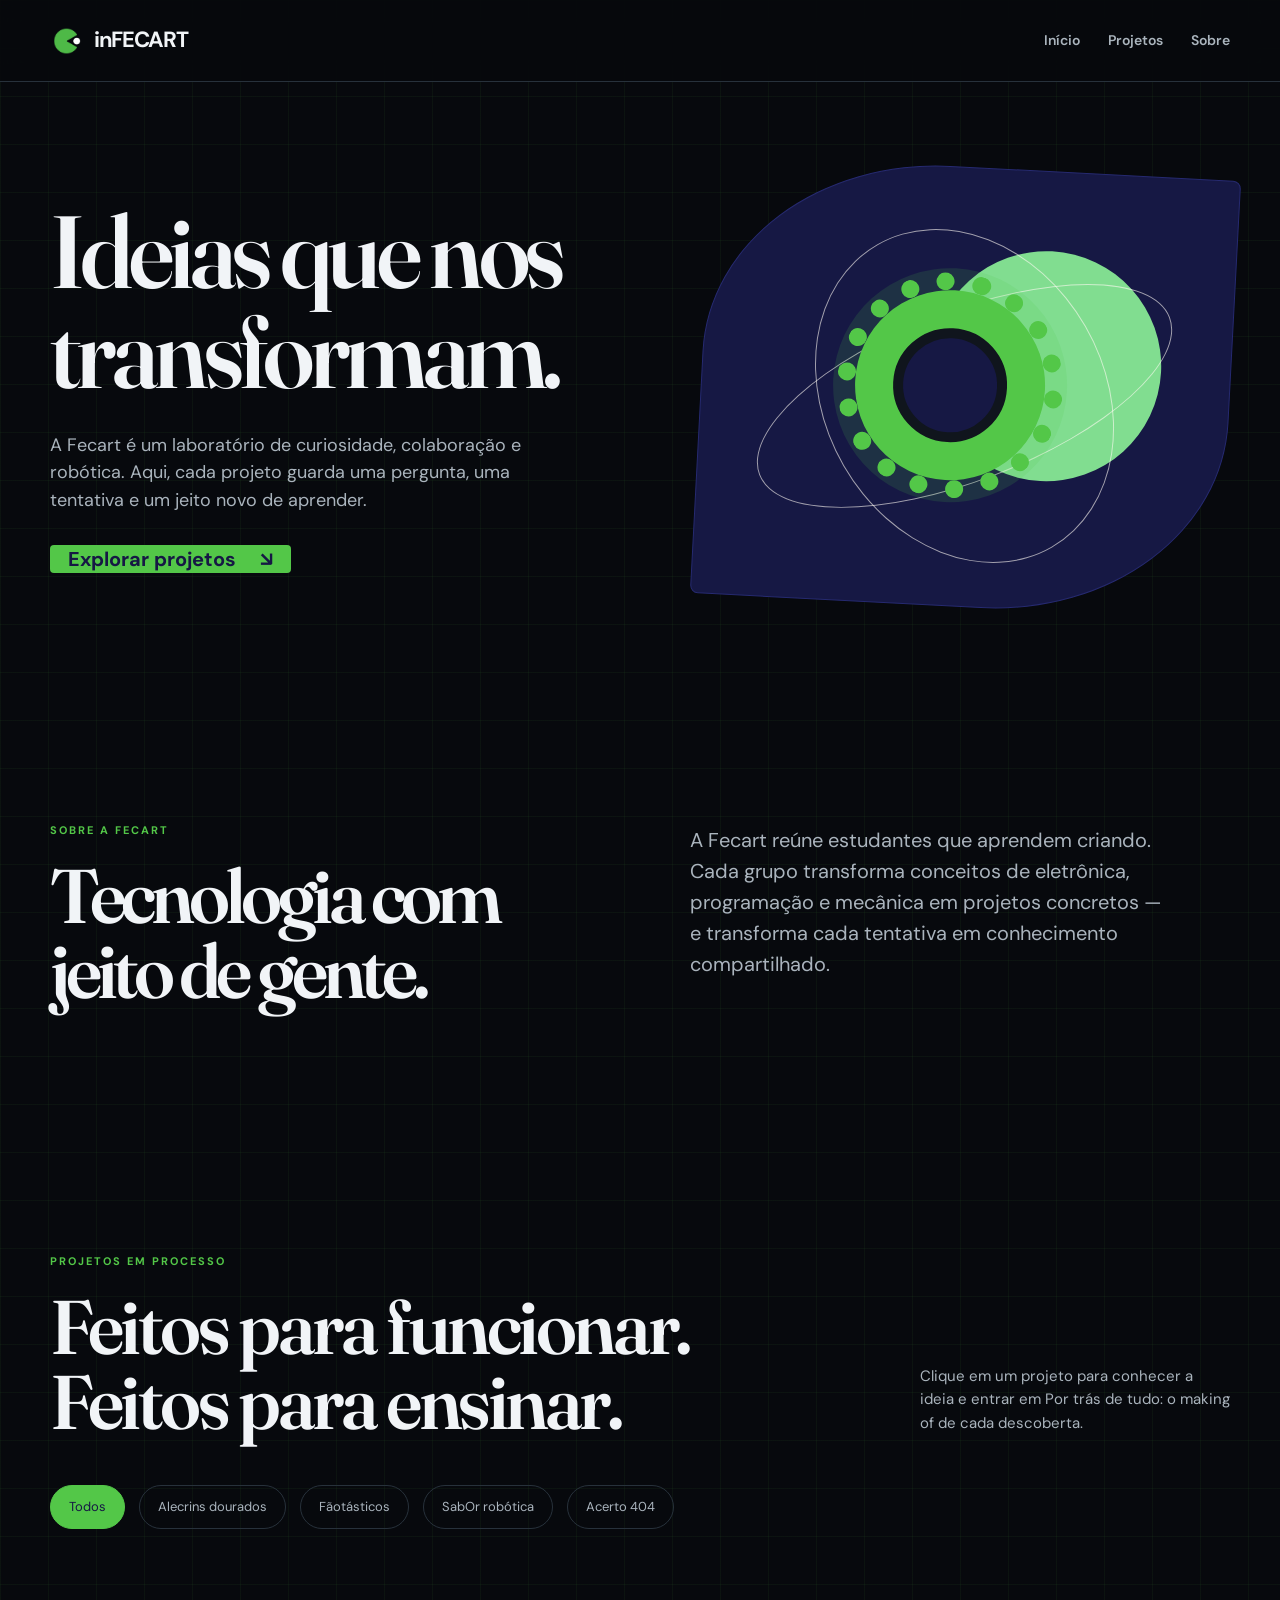
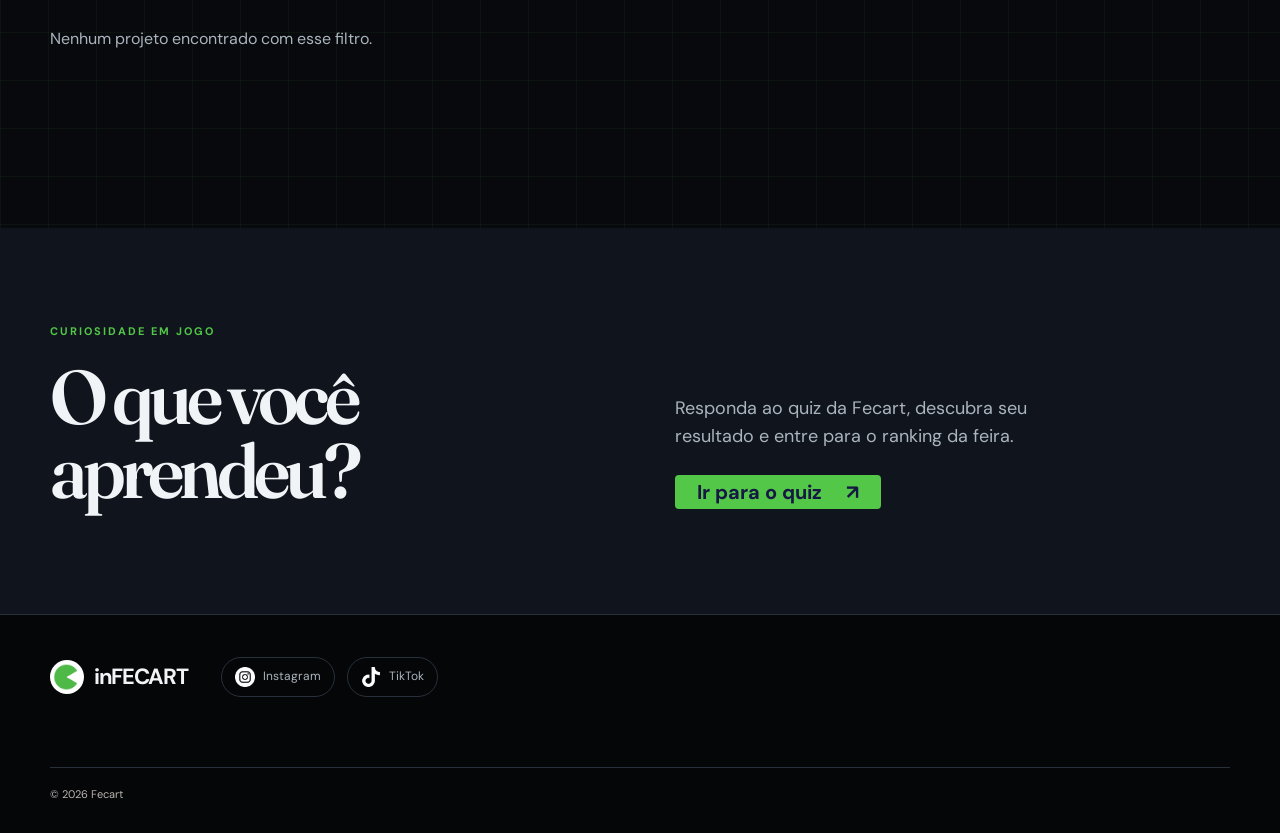
==== index.html @ 24f44e63 "feat: update brand wordmark to inFECART" ====
<!doctype html>
<html lang="pt-BR">
<head>
  <meta charset="utf-8">
  <meta name="viewport" content="width=device-width, initial-scale=1">
  <meta name="theme-color" content="#f4efe6">
  <meta name="description" content="Conheça os projetos, grupos e caminhos de criação da Fecart.">
  <title>Fecart — laboratório vivo de robótica</title>
  <link rel="icon" type="image/png" href="assets/fecart-informatica-icon.png">
  <link rel="preconnect" href="https://fonts.googleapis.com">
  <link rel="preconnect" href="https://fonts.gstatic.com" crossorigin>
  <link href="https://fonts.googleapis.com/css2?family=DM+Sans:wght@400;500;600;700&family=Fraunces:opsz,wght@9..144,600;9..144,700&display=swap" media="print" onload="this.media='all'" rel="stylesheet">
  <link rel="stylesheet" href="css/style.css"><link rel="stylesheet" href="css/editorial-enhancements.css">
  <link rel="stylesheet" href="css/overrides.css">
  <link rel="stylesheet" href="css/social-pins.css">
  <link rel="stylesheet" href="css/home-quiz.css">
  <link rel="stylesheet" href="css/project-group-link.css">
  <link rel="stylesheet" href="css/operator-delete.css">
  <link rel="stylesheet" href="css/mobile-safety.css">

  <link rel="canonical" href="https://carlos2511760-blip.github.io/Site-da-Fecart-2026/">
  <meta name="robots" content="index, follow, max-image-preview:large">
  <meta property="og:locale" content="pt_BR">
  <meta property="og:site_name" content="Fecart">
  <meta property="og:title" content="Fecart — laboratório vivo de robótica">
  <meta property="og:description" content="Conheça os projetos, grupos e caminhos de criação da Fecart.">
  <meta property="og:type" content="website">
  <meta property="og:url" content="https://carlos2511760-blip.github.io/Site-da-Fecart-2026/">
  <meta property="og:image" content="https://carlos2511760-blip.github.io/Site-da-Fecart-2026/assets/demo-robot-project.jpg">
  <meta property="og:image:alt" content="Projeto de robótica da Fecart">
  <meta name="twitter:card" content="summary_large_image">
  <meta name="twitter:title" content="Fecart — laboratório vivo de robótica">
  <meta name="twitter:description" content="Conheça os projetos, grupos e caminhos de criação da Fecart.">
  <meta name="twitter:image" content="https://carlos2511760-blip.github.io/Site-da-Fecart-2026/assets/demo-robot-project.jpg">
  <script type="application/ld+json">{"@context":"https://schema.org","@type":"WebSite","name":"Fecart","url":"https://carlos2511760-blip.github.io/Site-da-Fecart-2026/","description":"Conheça os projetos, grupos e caminhos de criação da Fecart.","inLanguage":"pt-BR"}</script>
  <noscript><link rel="stylesheet" href="https://fonts.googleapis.com/css2?family=DM+Sans:wght@400;500;600;700&family=Fraunces:opsz,wght@9..144,600;9..144,700&display=swap"></noscript>
  <link rel="stylesheet" href="css/identity-blue-green.css">
</head>
<body>
  <div class="site-shell">
    <header class="site-header" id="topo">
      <a class="brand" href="#inicio"><img class="brand-logo" src="assets/fecart-informatica-icon.png" alt="Fecart Informática"><span>inFECART</span></a>
      <button class="menu-toggle" id="menu-toggle" type="button" aria-expanded="false" aria-controls="site-nav">Menu <span>+</span></button>
      <nav class="site-nav" id="site-nav" aria-label="Navegação principal">
        <a href="#inicio" data-edit="copy.navHome">Início</a><a href="#projetos" data-edit="copy.navProjects">Projetos</a><a href="#sobre" data-edit="copy.navAbout">Sobre</a>
      </nav>
    </header>

    <main id="inicio">
      <section class="hero section-pad" aria-labelledby="hero-title">
        <div class="hero-copy">
          <h1 id="hero-title" data-edit="hero.title">Ideias que nos <em>transformam.</em></h1>
          <p class="hero-lead" data-edit="hero.subtitle">A Fecart é um laboratório de curiosidade, colaboração e robótica. Aqui, cada projeto guarda uma pergunta, uma tentativa e um jeito novo de aprender.</p>
          <div class="hero-actions"><a class="button button-primary" href="#projetos"><span data-edit="copy.heroAction">Explorar projetos</span> <span>↘</span></a></div>
        </div>
        <div class="hero-art" role="img" aria-label="Ilustração abstrata de uma engrenagem e circuito">
          <div class="sun-disc"></div><div class="orbit orbit-one"></div><div class="orbit orbit-two"></div>
          <div class="gear" aria-hidden="true"><span></span><span></span><span></span><span></span><span></span><span></span><span></span><span></span><i></i></div>
        </div>
      </section>

      <section class="about-section section-pad" id="sobre" aria-labelledby="about-title"><div><p class="section-kicker" data-edit="copy.aboutKicker">sobre a fecart</p><h2 id="about-title" data-edit="copy.aboutTitle">Tecnologia com<br><em>jeito de gente.</em></h2></div><div class="about-text"><p data-edit="about.description">A Fecart reúne estudantes que aprendem criando. Cada grupo transforma conceitos de eletrônica, programação e mecânica em projetos concretos — e transforma cada tentativa em conhecimento compartilhado.</p></div></section>

      <section class="projects-section section-pad" id="projetos" aria-labelledby="projects-title">
        <div class="section-heading"><div><p class="section-kicker" data-edit="copy.projectsKicker">projetos em processo</p><h2 id="projects-title" data-edit="copy.projectsTitle">Feitos para <em>funcionar.</em><br>Feitos para <em>ensinar.</em></h2></div><p class="section-note" data-edit="copy.projectsNote">Clique em um projeto para conhecer a ideia e entrar em <strong>Por trás de tudo</strong>: o making of de cada descoberta.</p></div>
        <div class="filter-bar" id="filter-bar" aria-label="Filtrar projetos"></div>
        <div class="projects-grid" id="projects-grid" aria-live="polite"></div>
        <p class="empty-state" id="empty-state" hidden data-edit="copy.emptyProjects">Nenhum projeto encontrado com esse filtro.</p>
      </section>

      <section class="quiz-cta section-pad" aria-labelledby="quiz-cta-title"><div><p class="section-kicker" data-edit="copy.quizKicker">curiosidade em jogo</p><h2 id="quiz-cta-title" data-edit="copy.quizTitle">O que você<br><em>aprendeu?</em></h2></div><div class="quiz-cta-copy"><p data-edit="copy.quizDescription">Responda ao quiz da Fecart, descubra seu resultado e entre para o ranking da feira.</p><a class="button button-primary quiz-button" href="quiz.html"><span data-edit="copy.quizButton">Ir para o quiz</span> <span>↗</span></a></div></section>
    </main>

    <footer class="site-footer section-pad"><div class="footer-top"><a class="brand brand-light" href="#topo"><img class="brand-logo" src="assets/fecart-informatica-icon.png" alt="Fecart Informática"><span>inFECART</span></a><div class="social-pins" aria-label="Páginas da Fecart"><a class="social-pin" href="https://www.instagram.com/infecaart/" target="_blank" rel="noopener noreferrer" aria-label="Instagram da Fecart"><img class="social-icon social-icon-instagram" src="assets/instagram.png" alt=""><span data-edit="copy.footerInstagram">Instagram</span></a><a class="social-pin" href="https://www.tiktok.com/@infecaart" target="_blank" rel="noopener noreferrer" aria-label="TikTok da Fecart"><img class="social-icon social-icon-tiktok" src="assets/tiktok.png" alt=""><span data-edit="copy.footerTiktok">TikTok</span></a></div></div><div class="footer-bottom"><span data-edit="copy.footerCopyright">© 2026 Fecart</span></div></footer>
  </div>

  <div class="modal-backdrop" id="project-modal" hidden><article class="project-modal" role="dialog" aria-modal="true" aria-labelledby="modal-title"><button class="modal-close" id="modal-close" type="button" aria-label="Fechar projeto">×</button><div id="modal-content"></div></article></div>
  <aside class="editor-panel" id="editor-panel" hidden aria-labelledby="editor-title"><div class="editor-header"><div><p class="section-kicker">modo de manutenção</p><h2 id="editor-title">Área reservada</h2></div><button class="modal-close" id="editor-close" type="button" aria-label="Fechar área de manutenção">×</button></div><p class="editor-explain">Código de manutenção ativo. Adicione ou edite projetos e salve no banco. O painel só abre com Ctrl + Shift + \\.</p><div id="editor-fields"></div><div class="editor-actions"><button class="button button-primary" id="editor-save-db" type="button">Salvar no banco</button><button class="button button-ghost" id="editor-export" type="button">Exportar JSON</button><button class="button button-ghost" id="editor-reset" type="button">Restaurar</button></div><p class="editor-status" id="editor-status" role="status"></p></aside>
  <div class="toast" id="toast" role="status" aria-live="polite"></div>
  <script src="js/supabase-config.js"></script>
  <script src="js/app.js" defer></script>
</body>
</html>
---- css/style.css ----
:root{--paper:#f4efe6;--paper-2:#ebe2d3;--ink:#25231f;--muted:#69645c;--line:#d8cdbd;--tomato:#a83f2d;--tomato-dark:#8f3528;--leaf:#496453;--sun:#e8b63f;--night:#282d2b;--white:#fffaf3;--serif:"Fraunces",Georgia,serif;--sans:"DM Sans",Arial,sans-serif;--max:1180px;--shadow:0 20px 60px rgba(61,45,30,.1)}
*{box-sizing:border-box}html{scroll-behavior:smooth}body{margin:0;background:var(--paper);color:var(--ink);font-family:var(--sans);line-height:1.55}body.editor-open{overflow:hidden}a{color:inherit}button{font:inherit}button,a{outline-offset:4px}button:focus-visible,a:focus-visible{outline:3px solid var(--sun);outline-offset:4px}.section-pad{padding-left:max(24px,calc((100vw - var(--max))/2));padding-right:max(24px,calc((100vw - var(--max))/2))}.site-header{height:82px;display:flex;align-items:center;gap:28px;padding:0 max(24px,calc((100vw - var(--max))/2));border-bottom:1px solid transparent;position:sticky;top:0;z-index:20;background:rgba(244,239,230,.92);backdrop-filter:blur(14px)}.brand{display:inline-flex;align-items:center;gap:10px;font-size:22px;font-weight:700;letter-spacing:-.06em;text-decoration:none}.brand-mark{display:grid;place-items:center;width:34px;height:34px;border-radius:11px 11px 11px 3px;background:var(--tomato);color:white;font-weight:700;letter-spacing:0}.site-nav{display:flex;gap:28px;margin-left:auto}.site-nav a{text-decoration:none;font-size:14px;font-weight:600;color:var(--muted);transition:color .2s}.site-nav a:hover{color:var(--tomato)}kbd{font-size:10px;border:1px solid var(--line);border-bottom-width:2px;border-radius:4px;padding:1px 4px;margin-left:3px;background:var(--white);color:var(--ink)}.menu-toggle{display:none;border:0;background:none;color:var(--muted);cursor:pointer}.hero{min-height:620px;display:grid;grid-template-columns:1fr .9fr;align-items:center;gap:64px;padding-top:74px;padding-bottom:84px;overflow:hidden}.section-kicker{font-size:11px;font-weight:700;letter-spacing:.13em;text-transform:uppercase;color:var(--tomato);margin:0 0 20px}.hero h1,h2{font-family:var(--serif);font-weight:600;letter-spacing:-.065em;line-height:.98;margin:0}.hero h1{font-size:clamp(58px,8vw,106px);max-width:700px}.hero em,h2 em{font-style:normal;color:var(--tomato)}.hero-lead{max-width:510px;font-size:18px;color:var(--muted);margin:30px 0}.hero-actions{display:flex;align-items:center;gap:24px}.button{display:inline-flex;align-items:center;justify-content:center;gap:24px;padding:14px 18px;border:0;border-radius:4px;text-decoration:none;font-weight:700;font-size:14px;cursor:pointer;transition:transform .2s,background .2s}.button span{font-size:20px;line-height:0}.button:hover{transform:translateY(-2px)}.button-primary{background:var(--tomato);color:white}.button-primary:hover{background:var(--tomato-dark)}.button-dark{background:var(--night);color:var(--white)}.button-ghost{background:transparent;border:1px solid var(--line);color:var(--ink)}.hero-art{height:440px;position:relative;background:var(--leaf);border-radius:45% 8px 45% 8px;overflow:hidden;transform:rotate(3deg)}.sun-disc{position:absolute;width:230px;height:230px;right:13%;top:18%;background:var(--sun);border-radius:50%;mix-blend-mode:screen}.orbit{position:absolute;border:1px solid rgba(255,250,243,.6);border-radius:50%;width:440px;height:170px;left:50%;top:52%;transform:translate(-50%,-50%) rotate(-24deg)}.orbit-two{width:350px;height:280px;transform:translate(-50%,-50%) rotate(57deg)}.gear{position:absolute;left:29%;top:28%;width:190px;height:190px;border-radius:50%;background:var(--tomato);box-shadow:0 0 0 22px rgba(224,91,63,.12);animation:float 6s ease-in-out infinite}.gear:before{content:"";position:absolute;inset:-18px;border:18px dotted var(--tomato);border-radius:50%;transform:rotate(15deg)}.gear i{position:absolute;inset:38px;border-radius:50%;background:var(--leaf);border:10px solid var(--paper-2)}.projects-section{padding-top:120px;padding-bottom:120px}.section-heading{display:grid;grid-template-columns:1fr 310px;gap:60px;align-items:end;margin-bottom:46px}.section-heading.compact{margin-bottom:40px}.section-heading h2,.process-copy h2,.about-section h2{font-size:clamp(48px,6vw,76px)}.section-note{color:var(--muted);font-size:15px;margin:0 0 4px}.filter-bar{display:flex;flex-wrap:wrap;gap:9px;margin-bottom:28px}.filter-button{border:1px solid var(--line);background:transparent;border-radius:99px;padding:9px 15px;color:var(--muted);cursor:pointer;font-size:13px}.filter-button:hover,.filter-button.active{background:var(--ink);border-color:var(--ink);color:var(--white)}.projects-grid{display:grid;grid-template-columns:repeat(12,1fr);gap:22px}.project-card{text-align:left;font:inherit;width:100%;grid-column:span 4;background:var(--white);border:1px solid var(--line);min-height:310px;display:flex;flex-direction:column;cursor:pointer;transition:transform .25s,box-shadow .25s}.project-card:hover{transform:translateY(-6px);box-shadow:var(--shadow)}.project-image{width:100%;height:190px;object-fit:cover;background:var(--paper-2);display:block}.project-image.placeholder{display:grid;place-items:center;color:var(--muted);font-family:var(--serif);font-size:34px}.project-card-body{padding:19px 20px 21px;display:flex;flex-direction:column;flex:1}.project-meta{display:flex;justify-content:space-between;gap:10px;color:var(--tomato);font-size:11px;text-transform:uppercase;letter-spacing:.1em;font-weight:700}.project-card h3{font-family:var(--serif);font-size:26px;line-height:1.05;letter-spacing:-.04em;margin:15px 0 8px}.project-card p{font-size:13px;color:var(--muted);margin:0}.project-footer{display:flex;justify-content:space-between;align-items:end;margin-top:auto;padding-top:20px}.tag-list{display:flex;flex-wrap:wrap;gap:5px}.tag{background:var(--paper-2);padding:4px 7px;border-radius:2px;font-size:10px;color:var(--muted)}.project-arrow{font-size:22px;color:var(--tomato)}.empty-state{padding:40px 0;color:var(--muted)}.groups-grid{display:grid;grid-template-columns:repeat(4,1fr);gap:14px}.group-card{min-height:255px;padding:22px;background:var(--white);border:1px solid var(--line);position:relative;overflow:hidden}.group-card:after{content:"";position:absolute;width:100px;height:100px;border-radius:50%;right:-35px;bottom:-35px;background:var(--accent,var(--sun));opacity:.75}.group-index{font-size:11px;color:var(--muted)}.group-card h3{font-family:var(--serif);font-size:29px;letter-spacing:-.05em;line-height:1;margin:42px 0 12px;max-width:190px}.group-card p{font-size:13px;color:var(--muted);max-width:200px;margin:0}.group-count{position:absolute;left:22px;bottom:22px;font-size:11px;font-weight:700;color:var(--leaf)}.about-section{display:grid;grid-template-columns:1fr 1fr;gap:100px;padding-top:120px;padding-bottom:125px}.about-text{max-width:480px;align-self:end}.about-text p{font-size:20px;color:var(--muted);margin:0 0 28px}.site-footer{background:var(--night);color:var(--white);padding-top:42px;padding-bottom:30px}.footer-top{display:flex;align-items:center;gap:34px;padding-bottom:70px}.brand-light{color:var(--white)}.footer-top p{font-size:13px;color:rgba(255,250,243,.6);margin:0}.footer-bottom{border-top:1px solid rgba(255,250,243,.15);padding-top:18px;display:flex;justify-content:space-between;color:rgba(255,250,243,.4);font-size:11px}.modal-backdrop{position:fixed;inset:0;background:rgba(37,35,31,.7);z-index:40;display:grid;place-items:center;padding:20px}.project-modal{background:var(--white);max-width:850px;max-height:90vh;overflow:auto;position:relative;width:100%;padding:42px}.modal-close{border:0;background:transparent;color:var(--muted);font-size:30px;line-height:1;cursor:pointer}.project-modal>.modal-close{position:absolute;right:18px;top:14px}.modal-content-grid{display:grid;grid-template-columns:1fr 1fr;gap:30px}.modal-cover{width:100%;height:270px;object-fit:cover;background:var(--paper-2)}.modal-title{font-family:var(--serif);font-size:50px;line-height:1;letter-spacing:-.06em;margin:10px 0 15px}.modal-label{color:var(--tomato);font-size:11px;font-weight:700;letter-spacing:.12em;text-transform:uppercase}.modal-description{color:var(--muted);font-size:15px}.modal-facts{display:flex;gap:22px;flex-wrap:wrap;border-top:1px solid var(--line);padding-top:18px;margin-top:22px;font-size:12px}.timeline{margin-top:32px;border-top:1px solid var(--line)}.timeline-item{display:grid;grid-template-columns:100px 1fr;gap:18px;padding:18px 0;border-bottom:1px solid var(--line)}.timeline-item time{color:var(--tomato);font-size:12px;font-weight:700}.timeline-item strong{display:block;font-family:var(--serif);font-size:21px}.timeline-item p{color:var(--muted);font-size:13px;margin:5px 0 0}.editor-panel{position:fixed;z-index:50;right:0;top:0;width:min(440px,100%);height:100vh;background:var(--white);box-shadow:-20px 0 60px rgba(0,0,0,.2);padding:30px;overflow:auto}.editor-header{display:flex;justify-content:space-between;align-items:start}.editor-panel h2{font-family:var(--serif);font-size:42px;letter-spacing:-.06em;margin:0}.editor-explain{font-size:13px;color:var(--muted);border-bottom:1px solid var(--line);padding-bottom:22px}.editor-field{margin:22px 0}.editor-field label{display:block;font-size:11px;text-transform:uppercase;letter-spacing:.1em;font-weight:700;color:var(--tomato);margin-bottom:7px}.editor-field textarea,.editor-field input{width:100%;font:inherit;border:1px solid var(--line);background:var(--paper);padding:10px;color:var(--ink);border-radius:3px}.editor-field textarea{min-height:85px;resize:vertical}.editor-field input[type=file]{font-size:12px}.editor-image-preview{width:100%;height:100px;object-fit:cover;margin-top:8px;background:var(--paper-2)}.editor-actions{display:flex;gap:10px;position:sticky;bottom:0;background:var(--white);padding-top:16px}.editor-status{font-size:12px;color:var(--leaf)}.toast{position:fixed;bottom:24px;left:50%;transform:translate(-50%,20px);opacity:0;background:var(--night);color:var(--white);padding:12px 18px;font-size:13px;z-index:60;transition:opacity .2s,transform .2s}.toast.show{opacity:1;transform:translate(-50%,0)}[hidden]{display:none!important}@keyframes float{0%,100%{transform:translateY(0) rotate(0)}50%{transform:translateY(-12px) rotate(5deg)}}@media (prefers-reduced-motion:reduce){*,*:before,*:after{scroll-behavior:auto!important;animation:none!important;transition:none!important}}
@media (max-width:850px){.site-header{height:70px}.site-nav{display:none;position:absolute;top:70px;left:0;right:0;background:var(--paper);padding:18px 24px 24px;flex-direction:column;gap:18px;border-bottom:1px solid var(--line)}.site-nav.is-open{display:flex}.menu-toggle{display:block;margin-left:auto}.hero{grid-template-columns:1fr;min-height:auto;padding-top:70px}.hero-art{height:340px;max-width:540px;width:100%;margin:0 auto}.section-heading,.about-section{grid-template-columns:1fr;gap:26px}.section-heading{margin-bottom:34px}.section-note{max-width:500px}.projects-section{padding-top:80px;padding-bottom:80px}.groups-grid{grid-template-columns:repeat(2,1fr)}.project-card{text-align:left;font:inherit;width:100%;grid-column:span 6}.project-card:nth-child(3n/**/+2){transform:none}.project-card:nth-child(3n/**/+2):hover,.project-card:hover{transform:translateY(-5px)}.about-section{gap:36px;padding-top:80px;padding-bottom:80px}.footer-top{flex-wrap:wrap;padding-bottom:50px}.footer-top p{order:3;width:100%}}
@media (max-width:560px){.hero h1{font-size:58px}.hero-art{height:290px}.gear{width:140px;height:140px;left:26%;top:27%}.gear i{inset:27px}.sun-disc{width:170px;height:170px}.groups-grid{grid-template-columns:1fr}.project-card{text-align:left;font:inherit;width:100%;grid-column:span 12}.project-card:nth-child(3n/**/+2){transform:none}.project-card:nth-child(3n/**/+2):hover,.project-card:hover{transform:translateY(-5px)}.modal-content-grid{grid-template-columns:1fr}.project-modal{padding:30px 22px}.modal-title{font-size:40px}.timeline-item{grid-template-columns:75px 1fr}.footer-bottom{gap:10px;flex-direction:column}}
---- css/editorial-enhancements.css ----
/* Ajustes editoriais: leitura, ritmo e espaçamento */
.section-kicker,.project-meta,.modal-label{letter-spacing:.18em}
.hero h1{letter-spacing:-.045em}
.group-hero h1{letter-spacing:-.045em}
.block-heading h2,.section-heading h2{letter-spacing:-.045em}
.hero-actions{gap:32px}.filter-bar{gap:14px;margin-bottom:42px}.filter-button{min-height:44px;padding:10px 18px}
.projects-grid{gap:32px}.project-card{opacity:0;transform:translateY(18px);transition:opacity .55s ease,transform .55s ease,box-shadow .25s ease}.project-card.is-visible{opacity:1;transform:translateY(0)}.project-card.is-visible:hover{transform:translateY(-6px)}
.project-card-body{padding:24px 24px 26px}.project-footer{padding-top:28px}.group-card{padding:26px}.group-card h3{margin-top:48px}.group-card-link{min-height:44px;bottom:18px}.group-card .group-count{bottom:66px}
.related-project{padding:26px 12px;transition:background .2s,transform .2s}.related-project:hover{background:var(--paper-2);transform:translateX(5px)}
.demo-media-wrap{position:relative}
@media(max-width:850px){.projects-grid{gap:26px}.filter-bar{gap:10px;margin-bottom:30px}.group-hero h1{letter-spacing:-.03em}.block-heading h2{letter-spacing:-.03em}}
@media(max-width:560px){.projects-grid{gap:24px}.hero-actions{gap:16px;flex-wrap:wrap}.project-card-body{padding:20px}.group-card{padding:22px}}
@media(prefers-reduced-motion:reduce){.project-card{opacity:1;transform:none}.project-card.is-visible:hover{transform:none}.related-project:hover{transform:none}}

/* Entrada fluida sem bloquear o conteúdo */
.project-card{will-change:opacity,transform;transition-duration:.38s}
.group-main .section-block{opacity:1;transform:none}
.group-main.content-ready .section-block{animation:section-enter .42s cubic-bezier(.22,.75,.25,1) forwards}
.group-main.content-ready .section-block:nth-child(2){animation-delay:.05s}
.group-main.content-ready .section-block:nth-child(3){animation-delay:.1s}
@keyframes section-enter{to{opacity:1;transform:none}}
@media(prefers-reduced-motion:reduce){.group-main .section-block{opacity:1;transform:none}.group-main.content-ready .section-block{animation:none}}
---- css/overrides.css ----
body.modal-open{overflow:hidden}.card-like-count{margin-top:10px;color:var(--muted);font-size:11px}.like-button{display:inline-flex;align-items:center;gap:8px;margin-top:24px;padding:11px 14px;border:1px solid var(--line);border-radius:4px;background:transparent;color:var(--ink);font-weight:700;cursor:pointer}.like-button:hover,.like-button.is-liked{border-color:var(--tomato);color:var(--tomato)}.like-button:disabled{cursor:default;opacity:.85}.editor-add{margin:0 0 20px}.editor-group{border-top:1px solid var(--line);padding-top:15px;margin-top:24px}.editor-group>strong{font-family:var(--serif);font-size:20px}.editor-field select{width:100%;font:inherit;border:1px solid var(--line);background:var(--paper);padding:10px;color:var(--ink);border-radius:3px}.editor-actions{flex-wrap:wrap}.editor-actions .button{gap:8px;padding:11px 12px;font-size:12px}

.button-primary{background:var(--tomato-dark)}.button-primary:hover{background:#8f3528}.footer-bottom{color:rgba(255,250,243,.72)}

.editor-section{border:1px solid var(--line);border-radius:8px;padding:16px;margin:0 0 18px;background:color-mix(in srgb,var(--paper-2) 55%,transparent)}.editor-section>.section-kicker{margin:0 0 12px}.editor-section .editor-section{background:transparent;border:0;padding:0}.editor-group{padding:14px;border:1px solid var(--line);border-radius:6px;margin:14px 0;background:color-mix(in srgb,var(--paper) 35%,transparent)}.editor-group .editor-group{margin:12px 0;background:transparent}.editor-field{margin:14px 0}.editor-field label{font-size:11px;line-height:1.3}.editor-field textarea{min-height:78px}.editor-panel{padding:22px}.editor-panel .editor-actions{z-index:2}.editor-panel input,.editor-panel textarea,.editor-panel select{box-sizing:border-box}.editor-section>strong,.editor-group>strong{display:block;margin-bottom:8px}

.project-modal{max-width:720px;max-height:82vh;padding:30px}.modal-cover{height:220px}.modal-title{font-size:44px}.modal-actions{display:flex;flex-direction:column;gap:10px;margin-top:24px}.modal-action-button,.modal-actions .like-button{box-sizing:border-box;width:100%;min-height:44px;margin:0;justify-content:center;text-decoration:none;font-size:14px;border:1px solid var(--line);border-radius:4px;padding:11px 14px;background:transparent;color:var(--ink);font-weight:700}.modal-action-button{display:inline-flex;align-items:center;gap:8px}.modal-action-button:hover,.modal-actions .like-button:hover,.modal-actions .like-button.is-liked{border-color:var(--tomato);color:var(--tomato)}
---- css/social-pins.css ----
.social-pins{display:flex;align-items:center;gap:12px}.social-pin{display:inline-flex;align-items:center;gap:8px;border:1px solid rgba(255,250,243,.28);border-radius:999px;padding:9px 13px;color:rgba(255,250,243,.82);text-decoration:none;font-size:12px;transition:transform .2s ease,background .2s ease,border-color .2s ease}.social-pin:hover{transform:translateY(-3px);background:rgba(255,250,243,.12);border-color:var(--sun);color:var(--white)}@media(max-width:850px){.social-pins{order:2;width:100%}.footer-top p{order:3}}
.social-icon{width:20px;height:20px;flex:0 0 20px;object-fit:contain;display:block}.social-icon-instagram,.social-icon-tiktok{filter:brightness(0) invert(1)}
---- css/home-quiz.css ----
.quiz-cta{display:grid;grid-template-columns:1fr 1fr;gap:70px;align-items:end;padding-top:95px;padding-bottom:105px;background:var(--paper-2)}.quiz-cta h2{font-size:clamp(48px,6vw,76px)}.quiz-cta-copy{max-width:430px}.quiz-cta-copy p{color:var(--muted);font-size:18px;margin:0 0 24px}.quiz-button{font-size:16px;padding:17px 22px}@media(max-width:850px){.quiz-cta{grid-template-columns:1fr;gap:24px;padding-top:75px;padding-bottom:80px}}
---- css/project-group-link.css ----
.group-detail-link{display:inline-flex;align-items:center;gap:8px;margin-top:22px;color:var(--tomato);font-size:13px;font-weight:700;text-decoration:none}.group-detail-link span{font-size:20px;line-height:1}.group-detail-link:hover{text-decoration:underline}
---- css/mobile-safety.css ----
/* Proteções comuns para telas pequenas */
@media (max-width:560px){
  html,body{max-width:100%;overflow-x:hidden}
  .site-header{gap:14px;padding-left:18px;padding-right:18px}
  .group-page .site-header{gap:10px}
  .group-page .back-link{margin-left:auto;white-space:nowrap;font-size:11px}
  .group-description,.project-detail,.block-heading,.section-heading{min-width:0;max-width:100%}
  .group-description,.project-detail p,.block-heading>p{overflow-wrap:anywhere}
  .member-card{min-width:0}
  .member-card h3,.member-card p{overflow-wrap:anywhere}
  .project-main-image,.gallery-image,.gallery-video{display:block;width:100%;max-width:100%;height:auto;object-fit:cover}
  .gallery-video{max-height:70vh}
  .process-gallery figure{min-width:0}
  .social-pin{min-height:40px}
  .editor-panel{padding:22px 18px}
  .editor-actions{gap:8px}
  .editor-actions .button{min-height:44px}
}
---- css/identity-blue-green.css ----
/* Identidade visual temporária — Fecart Informática */
:root{
  --paper:#07090d;--paper-2:#10151d;--ink:#f1f4f7;--muted:#aab4bd;--line:#27313b;
  --tomato:#53c748;--tomato-dark:#3b9f38;--leaf:#536f48;--sun:#53c748;--night:#050608;--white:#111923;
  --brand-blue:#161844;--brand-blue-light:#262a70;--brand-green:#53c748;
  --shadow:0 20px 60px rgba(0,0,0,.38)
}
html{background:var(--paper)}body{background-color:var(--paper);background-image:linear-gradient(rgba(83,199,72,.06) 1px,transparent 1px),linear-gradient(90deg,rgba(83,199,72,.06) 1px,transparent 1px);background-size:48px 48px;color:var(--ink)}
.site-header{background:rgba(7,9,13,.9);border-bottom-color:var(--line)}.brand{color:var(--ink)}.brand-mark{background:var(--brand-green);color:var(--brand-blue);border-radius:3px}.site-nav a,.back-link{color:var(--muted)}.site-nav a:hover,.back-link:hover{color:var(--brand-green)}
.hero-art{background:var(--brand-blue);border:1px solid var(--brand-blue-light)}.sun-disc{background:#75d968}.gear{background:var(--brand-green);box-shadow:0 0 0 22px rgba(83,199,72,.14)}.gear:before{border-color:var(--brand-green)}.gear i{background:var(--brand-blue);border-color:var(--paper-2)}
.hero em,h2 em,.section-kicker,.modal-label,.project-meta,.related-project span,.related-project small{color:var(--brand-green)}.hero-lead,.section-note,.group-description,.project-card p,.about-text p,.project-detail>div>p,.empty-detail{color:var(--muted)}
.button-primary{background:var(--brand-green);color:var(--brand-blue)}.button-primary:hover{background:#75d968}.button-dark{background:var(--brand-blue);color:var(--ink)}.button-ghost,.filter-button{border-color:var(--line);color:var(--muted)}.filter-button:hover,.filter-button.active{background:var(--brand-green);border-color:var(--brand-green);color:var(--brand-blue)}
.project-card,.group-card,.member-card,.project-modal,.quiz-card,.quiz-result,.editor-panel{background:rgba(16,21,29,.96);border-color:var(--line);color:var(--ink)}.project-card:hover,.group-card:hover{box-shadow:var(--shadow)}.project-image,.modal-cover,.member-photo,.gallery-image{background:var(--paper-2)}.group-card:after{background:var(--brand-green)}.group-count,.group-card-link,.group-card-link span{color:var(--brand-green)}
.group-logo,.group-hero,.section-block,.project-related,.timeline,.timeline-item{border-color:var(--line)}.image-placeholder,.member-placeholder{background:var(--paper-2);color:var(--muted)}.related-project:hover{background:var(--paper-2)}
.site-footer{background:var(--night);border-top:1px solid var(--line)}.social-pin{border-color:var(--line);color:var(--muted)}.social-pin:hover{border-color:var(--brand-green);color:var(--brand-green)}.footer-bottom{border-top-color:var(--line)}
.modal-backdrop{background:rgba(0,0,0,.78)}.editor-field textarea,.editor-field input{background:var(--paper);border-color:var(--line);color:var(--ink)}.editor-actions{background:var(--white)}.editor-status{color:var(--brand-green)}
.quiz-cta{background:var(--paper-2)!important;border-color:var(--line)!important}.quiz-cta h2 em{color:var(--brand-green)}
::selection{background:var(--brand-green);color:var(--brand-blue)}
@media(prefers-reduced-motion:reduce){*{scroll-behavior:auto!important}}

.brand-logo{width:34px;height:34px;object-fit:contain;display:block;border-radius:50%}.brand-light .brand-logo{background:#fff}.brand{gap:10px}.brand-logo + span{letter-spacing:-.06em}
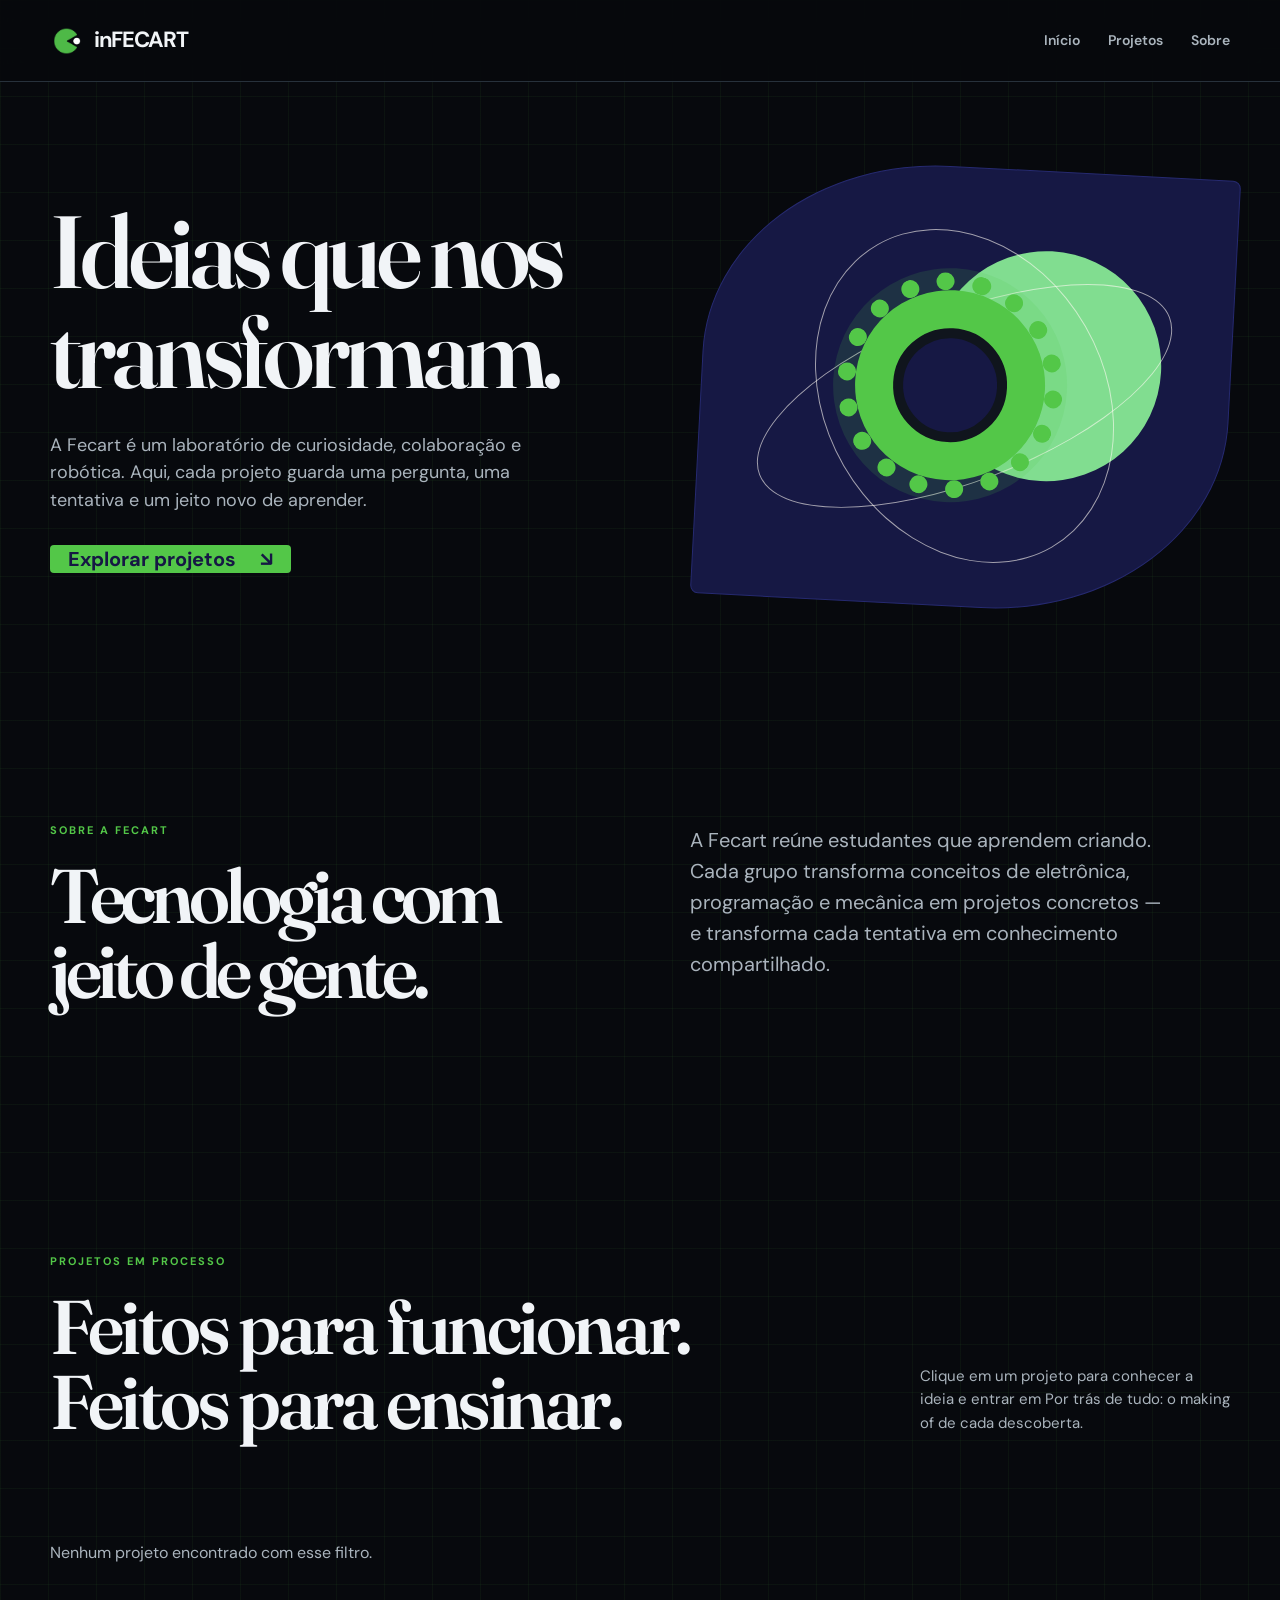
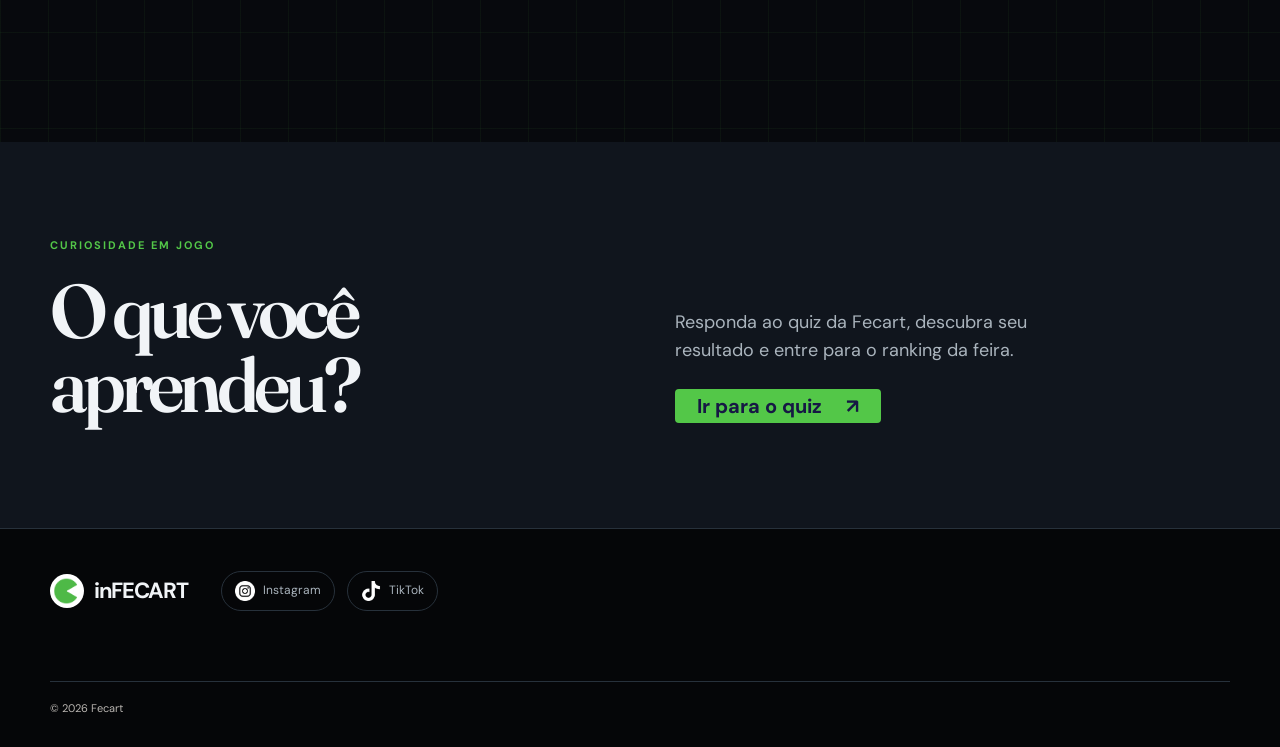
==== commit 0f0e1d5b: "feat: remove project group filters" ====
--- a/index.html
+++ b/index.html
@@ -35,8 +35,9 @@
   <script type="application/ld+json">{"@context":"https://schema.org","@type":"WebSite","name":"Fecart","url":"https://carlos2511760-blip.github.io/Site-da-Fecart-2026/","description":"Conheça os projetos, grupos e caminhos de criação da Fecart.","inLanguage":"pt-BR"}</script>
   <noscript><link rel="stylesheet" href="https://fonts.googleapis.com/css2?family=DM+Sans:wght@400;500;600;700&family=Fraunces:opsz,wght@9..144,600;9..144,700&display=swap"></noscript>
   <link rel="stylesheet" href="css/identity-blue-green.css">
+  <style>body.is-hydrating .site-shell{visibility:hidden}body.is-hydrating::before{content:'Carregando inFECART…';position:fixed;inset:0;display:grid;place-items:center;background:#071b1d;color:#d7f5df;font:600 0.9rem/1.4 system-ui,sans-serif;letter-spacing:.08em;z-index:9999}</style>
 </head>
-<body>
+<body class="is-hydrating">
   <div class="site-shell">
     <header class="site-header" id="topo">
       <a class="brand" href="#inicio"><img class="brand-logo" src="assets/fecart-informatica-icon.png" alt="Fecart Informática"><span>inFECART</span></a>
@@ -63,7 +64,6 @@
 
       <section class="projects-section section-pad" id="projetos" aria-labelledby="projects-title">
         <div class="section-heading"><div><p class="section-kicker" data-edit="copy.projectsKicker">projetos em processo</p><h2 id="projects-title" data-edit="copy.projectsTitle">Feitos para <em>funcionar.</em><br>Feitos para <em>ensinar.</em></h2></div><p class="section-note" data-edit="copy.projectsNote">Clique em um projeto para conhecer a ideia e entrar em <strong>Por trás de tudo</strong>: o making of de cada descoberta.</p></div>
-        <div class="filter-bar" id="filter-bar" aria-label="Filtrar projetos"></div>
         <div class="projects-grid" id="projects-grid" aria-live="polite"></div>
         <p class="empty-state" id="empty-state" hidden data-edit="copy.emptyProjects">Nenhum projeto encontrado com esse filtro.</p>
       </section>
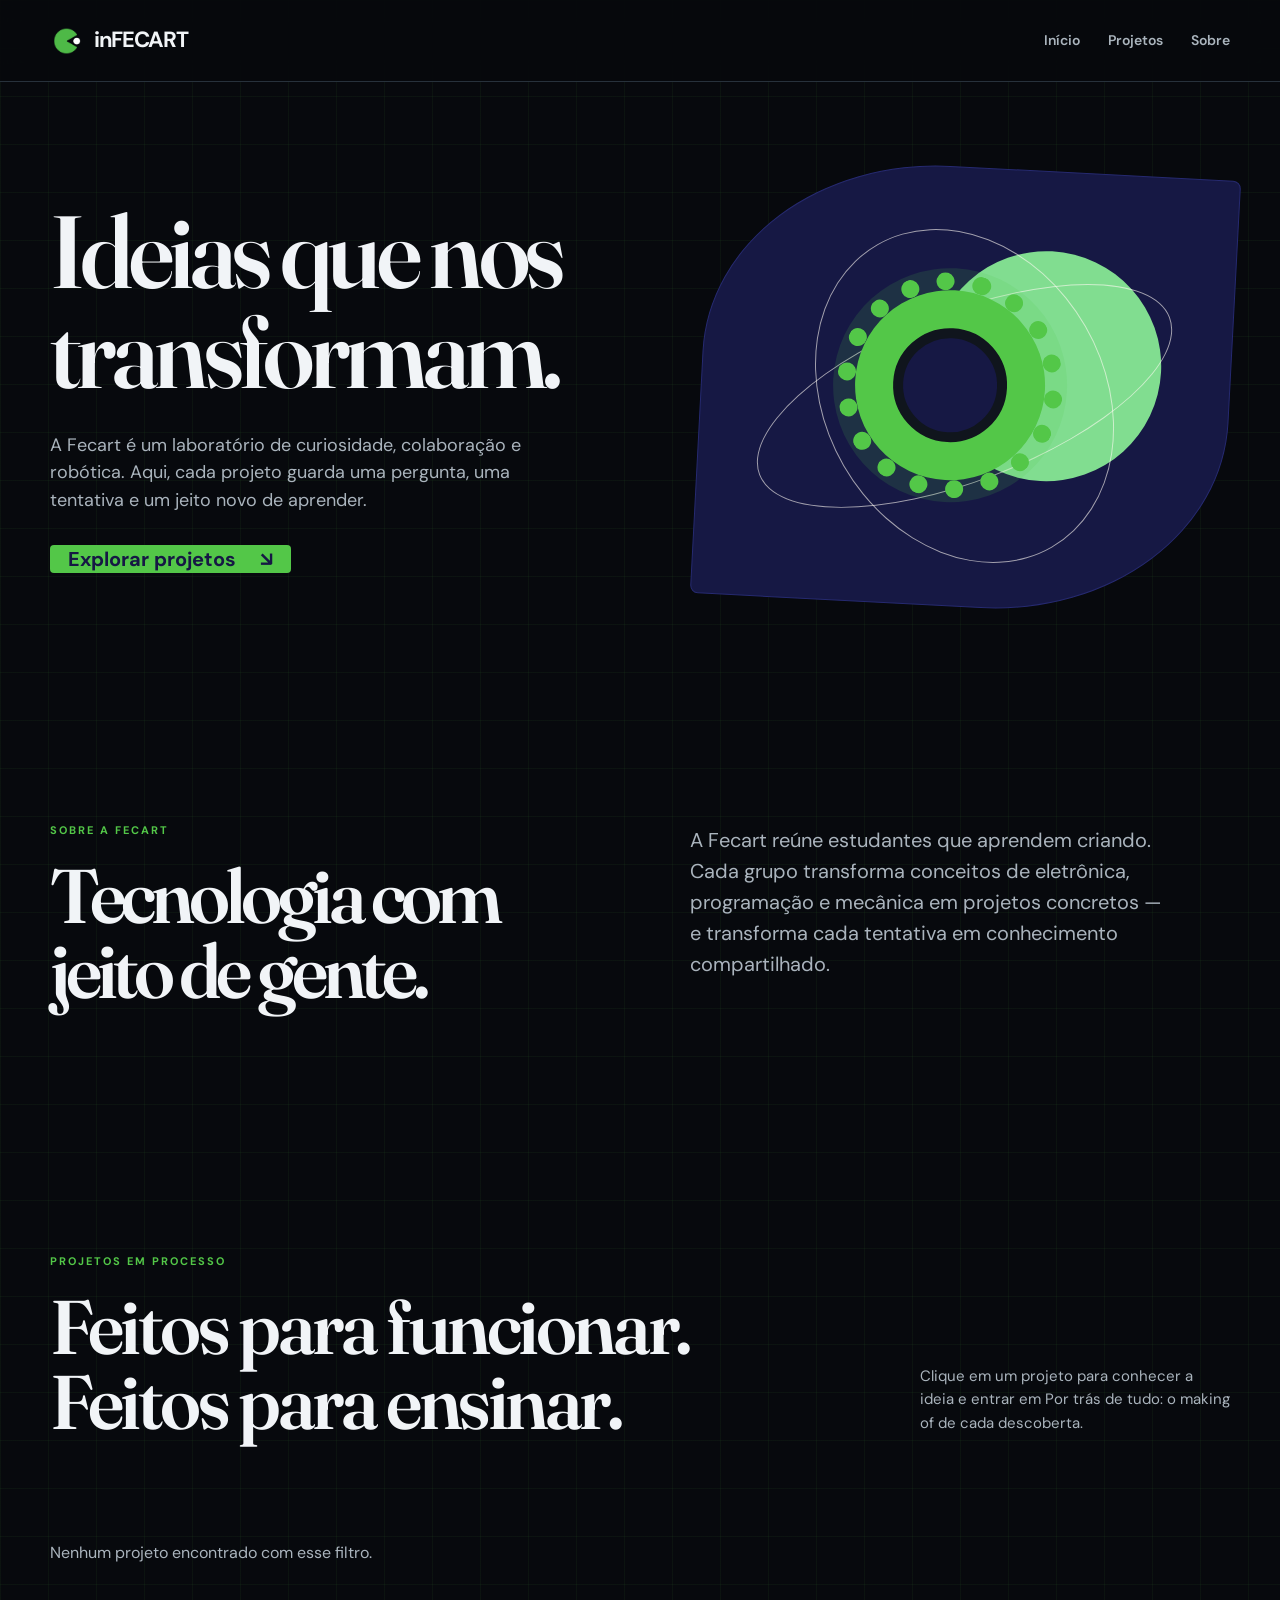
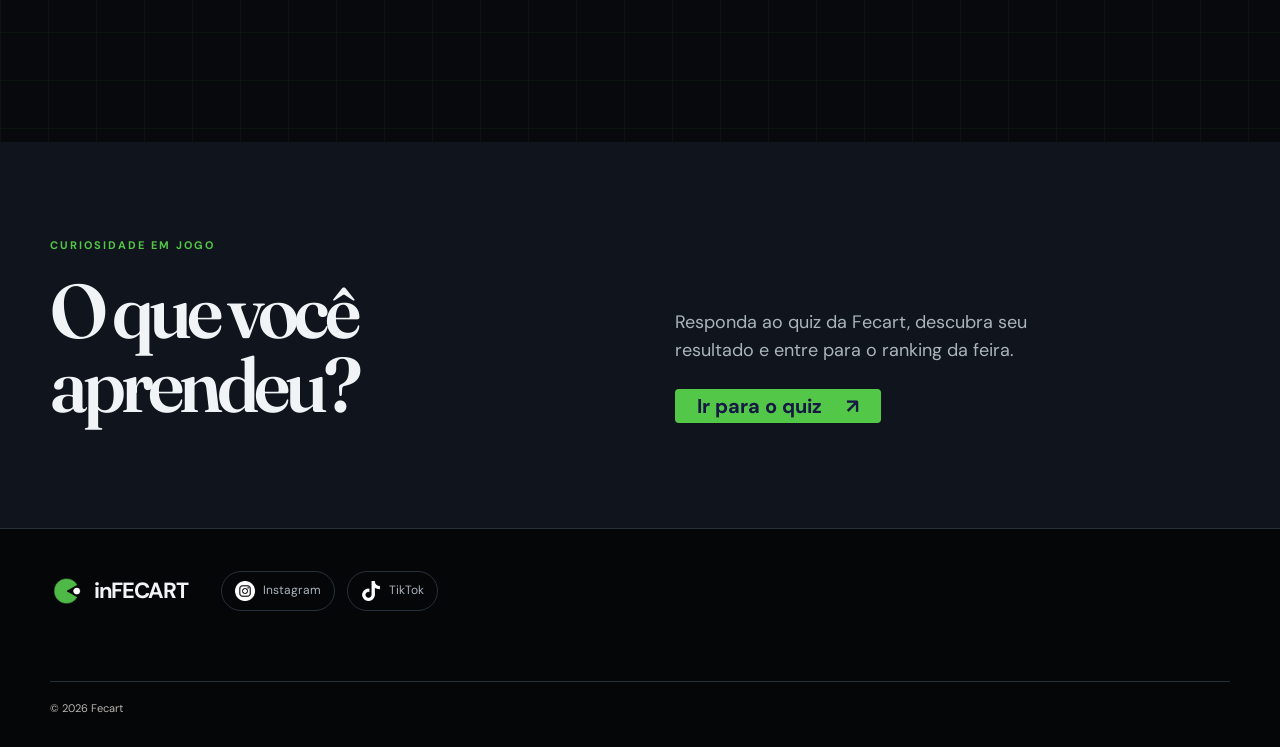
==== commit 2656081c: "perf: reduce group loader blocking and compress logo" ====
--- a/index.html
+++ b/index.html
@@ -5,7 +5,7 @@
   <meta name="viewport" content="width=device-width, initial-scale=1">
   <meta name="theme-color" content="#f4efe6">
   <meta name="description" content="Conheça os projetos, grupos e caminhos de criação da Fecart.">
-  <title>Fecart — laboratório vivo de robótica</title>
+  <title>inFECART - Site oficial</title>
   <link rel="icon" type="image/png" href="assets/fecart-informatica-icon.png">
   <link rel="preconnect" href="https://fonts.googleapis.com">
   <link rel="preconnect" href="https://fonts.gstatic.com" crossorigin>
@@ -35,9 +35,12 @@
   <script type="application/ld+json">{"@context":"https://schema.org","@type":"WebSite","name":"Fecart","url":"https://carlos2511760-blip.github.io/Site-da-Fecart-2026/","description":"Conheça os projetos, grupos e caminhos de criação da Fecart.","inLanguage":"pt-BR"}</script>
   <noscript><link rel="stylesheet" href="https://fonts.googleapis.com/css2?family=DM+Sans:wght@400;500;600;700&family=Fraunces:opsz,wght@9..144,600;9..144,700&display=swap"></noscript>
   <link rel="stylesheet" href="css/identity-blue-green.css">
-  <style>body.is-hydrating .site-shell{visibility:hidden}body.is-hydrating::before{content:'Carregando inFECART…';position:fixed;inset:0;display:grid;place-items:center;background:#071b1d;color:#d7f5df;font:600 0.9rem/1.4 system-ui,sans-serif;letter-spacing:.08em;z-index:9999}</style>
+<style>
+body.is-hydrating{overflow:hidden;background:#161848}body.is-hydrating .site-shell{visibility:hidden}.site-loader{position:fixed;inset:0;z-index:9999;display:grid;place-items:center;background:#161848;color:#f5f5ff;font-family:system-ui,sans-serif;transition:opacity .35s ease,visibility .35s ease}.site-loader.is-done{opacity:0;visibility:hidden;pointer-events:none}.loader-card{width:min(420px,calc(100% - 48px));text-align:center}.loader-logo{display:block;width:min(300px,82vw);height:auto;margin:0 auto 30px;border-radius:2px;filter:drop-shadow(0 10px 28px rgba(77,196,72,.12))}.loader-orbit{position:relative;width:92px;height:92px;margin:0 auto 24px;border:2px solid rgba(77,196,72,.28);border-radius:50%;animation:loader-spin 4s linear infinite}.loader-orbit:before,.loader-orbit:after{content:"";position:absolute;border-radius:50%}.loader-orbit:before{width:14px;height:14px;top:-7px;left:50%;background:#4dc448;box-shadow:0 0 0 7px rgba(77,196,72,.12)}.loader-orbit:after{width:8px;height:8px;right:6px;bottom:14px;background:#8ae17e}.loader-core{position:absolute;inset:28px;border-radius:50%;background:#4dc448;box-shadow:0 0 0 8px rgba(77,196,72,.13);animation:loader-pulse 1.8s ease-in-out infinite}.loader-status{margin:0;color:rgba(245,245,255,.72);font-size:13px;letter-spacing:.06em}.loader-progress{height:3px;margin:18px auto 0;width:min(240px,70vw);background:rgba(255,255,255,.14);overflow:hidden;border-radius:99px}.loader-progress span{display:block;width:38%;height:100%;background:#4dc448;border-radius:99px;animation:loader-progress 1.25s ease-in-out infinite}@keyframes loader-spin{to{transform:rotate(360deg)}}@keyframes loader-pulse{0%,100%{transform:scale(.9);opacity:.8}50%{transform:scale(1.08);opacity:1}}@keyframes loader-progress{0%{transform:translateX(-130%)}100%{transform:translateX(360%)}}@media(prefers-reduced-motion:reduce){.loader-orbit,.loader-core,.loader-progress span{animation:none}.loader-progress span{width:100%}}
+</style>
 </head>
 <body class="is-hydrating">
+  <div class="site-loader" id="site-loader" role="status" aria-live="polite"><div class="loader-card"><img class="loader-logo" src="assets/fecart-loader-logo.webp" alt="FECART Informática"><div class="loader-orbit" aria-hidden="true"><div class="loader-core"></div></div><p class="loader-status" id="loader-status">Organizando as ideias...</p><div class="loader-progress" aria-hidden="true"><span></span></div></div></div>
   <div class="site-shell">
     <header class="site-header" id="topo">
       <a class="brand" href="#inicio"><img class="brand-logo" src="assets/fecart-informatica-icon.png" alt="Fecart Informática"><span>inFECART</span></a>
@@ -75,7 +78,7 @@
   </div>
 
   <div class="modal-backdrop" id="project-modal" hidden><article class="project-modal" role="dialog" aria-modal="true" aria-labelledby="modal-title"><button class="modal-close" id="modal-close" type="button" aria-label="Fechar projeto">×</button><div id="modal-content"></div></article></div>
-  <aside class="editor-panel" id="editor-panel" hidden aria-labelledby="editor-title"><div class="editor-header"><div><p class="section-kicker">modo de manutenção</p><h2 id="editor-title">Área reservada</h2></div><button class="modal-close" id="editor-close" type="button" aria-label="Fechar área de manutenção">×</button></div><p class="editor-explain">Código de manutenção ativo. Adicione ou edite projetos e salve no banco. O painel só abre com Ctrl + Shift + \\.</p><div id="editor-fields"></div><div class="editor-actions"><button class="button button-primary" id="editor-save-db" type="button">Salvar no banco</button><button class="button button-ghost" id="editor-export" type="button">Exportar JSON</button><button class="button button-ghost" id="editor-reset" type="button">Restaurar</button></div><p class="editor-status" id="editor-status" role="status"></p></aside>
+  <aside class="editor-panel" id="editor-panel" hidden aria-labelledby="editor-title"><div class="editor-header"><div><p class="section-kicker">modo de manutenção</p><h2 id="editor-title">Editar página inicial</h2></div><button class="modal-close" id="editor-close" type="button" aria-label="Fechar editor da página inicial">×</button></div><p class="editor-explain">Código de manutenção ativo. Adicione ou edite projetos e salve no banco. O painel só abre com Ctrl + Shift + \\.</p><div id="editor-fields"></div><div class="editor-actions"><button class="button button-primary" id="editor-save-db" type="button">Salvar no banco</button><button class="button button-ghost" id="editor-export" type="button">Exportar JSON</button><button class="button button-ghost" id="editor-reset" type="button">Restaurar</button></div><p class="editor-status" id="editor-status" role="status"></p></aside>
   <div class="toast" id="toast" role="status" aria-live="polite"></div>
   <script src="js/supabase-config.js"></script>
   <script src="js/app.js" defer></script>
--- a/css/style.css
+++ b/css/style.css
@@ -2,3 +2,6 @@
 *{box-sizing:border-box}html{scroll-behavior:smooth}body{margin:0;background:var(--paper);color:var(--ink);font-family:var(--sans);line-height:1.55}body.editor-open{overflow:hidden}a{color:inherit}button{font:inherit}button,a{outline-offset:4px}button:focus-visible,a:focus-visible{outline:3px solid var(--sun);outline-offset:4px}.section-pad{padding-left:max(24px,calc((100vw - var(--max))/2));padding-right:max(24px,calc((100vw - var(--max))/2))}.site-header{height:82px;display:flex;align-items:center;gap:28px;padding:0 max(24px,calc((100vw - var(--max))/2));border-bottom:1px solid transparent;position:sticky;top:0;z-index:20;background:rgba(244,239,230,.92);backdrop-filter:blur(14px)}.brand{display:inline-flex;align-items:center;gap:10px;font-size:22px;font-weight:700;letter-spacing:-.06em;text-decoration:none}.brand-mark{display:grid;place-items:center;width:34px;height:34px;border-radius:11px 11px 11px 3px;background:var(--tomato);color:white;font-weight:700;letter-spacing:0}.site-nav{display:flex;gap:28px;margin-left:auto}.site-nav a{text-decoration:none;font-size:14px;font-weight:600;color:var(--muted);transition:color .2s}.site-nav a:hover{color:var(--tomato)}kbd{font-size:10px;border:1px solid var(--line);border-bottom-width:2px;border-radius:4px;padding:1px 4px;margin-left:3px;background:var(--white);color:var(--ink)}.menu-toggle{display:none;border:0;background:none;color:var(--muted);cursor:pointer}.hero{min-height:620px;display:grid;grid-template-columns:1fr .9fr;align-items:center;gap:64px;padding-top:74px;padding-bottom:84px;overflow:hidden}.section-kicker{font-size:11px;font-weight:700;letter-spacing:.13em;text-transform:uppercase;color:var(--tomato);margin:0 0 20px}.hero h1,h2{font-family:var(--serif);font-weight:600;letter-spacing:-.065em;line-height:.98;margin:0}.hero h1{font-size:clamp(58px,8vw,106px);max-width:700px}.hero em,h2 em{font-style:normal;color:var(--tomato)}.hero-lead{max-width:510px;font-size:18px;color:var(--muted);margin:30px 0}.hero-actions{display:flex;align-items:center;gap:24px}.button{display:inline-flex;align-items:center;justify-content:center;gap:24px;padding:14px 18px;border:0;border-radius:4px;text-decoration:none;font-weight:700;font-size:14px;cursor:pointer;transition:transform .2s,background .2s}.button span{font-size:20px;line-height:0}.button:hover{transform:translateY(-2px)}.button-primary{background:var(--tomato);color:white}.button-primary:hover{background:var(--tomato-dark)}.button-dark{background:var(--night);color:var(--white)}.button-ghost{background:transparent;border:1px solid var(--line);color:var(--ink)}.hero-art{height:440px;position:relative;background:var(--leaf);border-radius:45% 8px 45% 8px;overflow:hidden;transform:rotate(3deg)}.sun-disc{position:absolute;width:230px;height:230px;right:13%;top:18%;background:var(--sun);border-radius:50%;mix-blend-mode:screen}.orbit{position:absolute;border:1px solid rgba(255,250,243,.6);border-radius:50%;width:440px;height:170px;left:50%;top:52%;transform:translate(-50%,-50%) rotate(-24deg)}.orbit-two{width:350px;height:280px;transform:translate(-50%,-50%) rotate(57deg)}.gear{position:absolute;left:29%;top:28%;width:190px;height:190px;border-radius:50%;background:var(--tomato);box-shadow:0 0 0 22px rgba(224,91,63,.12);animation:float 6s ease-in-out infinite}.gear:before{content:"";position:absolute;inset:-18px;border:18px dotted var(--tomato);border-radius:50%;transform:rotate(15deg)}.gear i{position:absolute;inset:38px;border-radius:50%;background:var(--leaf);border:10px solid var(--paper-2)}.projects-section{padding-top:120px;padding-bottom:120px}.section-heading{display:grid;grid-template-columns:1fr 310px;gap:60px;align-items:end;margin-bottom:46px}.section-heading.compact{margin-bottom:40px}.section-heading h2,.process-copy h2,.about-section h2{font-size:clamp(48px,6vw,76px)}.section-note{color:var(--muted);font-size:15px;margin:0 0 4px}.filter-bar{display:flex;flex-wrap:wrap;gap:9px;margin-bottom:28px}.filter-button{border:1px solid var(--line);background:transparent;border-radius:99px;padding:9px 15px;color:var(--muted);cursor:pointer;font-size:13px}.filter-button:hover,.filter-button.active{background:var(--ink);border-color:var(--ink);color:var(--white)}.projects-grid{display:grid;grid-template-columns:repeat(12,1fr);gap:22px}.project-card{text-align:left;font:inherit;width:100%;grid-column:span 4;background:var(--white);border:1px solid var(--line);min-height:310px;display:flex;flex-direction:column;cursor:pointer;transition:transform .25s,box-shadow .25s}.project-card:hover{transform:translateY(-6px);box-shadow:var(--shadow)}.project-image{width:100%;height:190px;object-fit:cover;background:var(--paper-2);display:block}.project-image.placeholder{display:grid;place-items:center;color:var(--muted);font-family:var(--serif);font-size:34px}.project-card-body{padding:19px 20px 21px;display:flex;flex-direction:column;flex:1}.project-meta{display:flex;justify-content:space-between;gap:10px;color:var(--tomato);font-size:11px;text-transform:uppercase;letter-spacing:.1em;font-weight:700}.project-card h3{font-family:var(--serif);font-size:26px;line-height:1.05;letter-spacing:-.04em;margin:15px 0 8px}.project-card p{font-size:13px;color:var(--muted);margin:0}.project-footer{display:flex;justify-content:space-between;align-items:end;margin-top:auto;padding-top:20px}.tag-list{display:flex;flex-wrap:wrap;gap:5px}.tag{background:var(--paper-2);padding:4px 7px;border-radius:2px;font-size:10px;color:var(--muted)}.project-arrow{font-size:22px;color:var(--tomato)}.empty-state{padding:40px 0;color:var(--muted)}.groups-grid{display:grid;grid-template-columns:repeat(4,1fr);gap:14px}.group-card{min-height:255px;padding:22px;background:var(--white);border:1px solid var(--line);position:relative;overflow:hidden}.group-card:after{content:"";position:absolute;width:100px;height:100px;border-radius:50%;right:-35px;bottom:-35px;background:var(--accent,var(--sun));opacity:.75}.group-index{font-size:11px;color:var(--muted)}.group-card h3{font-family:var(--serif);font-size:29px;letter-spacing:-.05em;line-height:1;margin:42px 0 12px;max-width:190px}.group-card p{font-size:13px;color:var(--muted);max-width:200px;margin:0}.group-count{position:absolute;left:22px;bottom:22px;font-size:11px;font-weight:700;color:var(--leaf)}.about-section{display:grid;grid-template-columns:1fr 1fr;gap:100px;padding-top:120px;padding-bottom:125px}.about-text{max-width:480px;align-self:end}.about-text p{font-size:20px;color:var(--muted);margin:0 0 28px}.site-footer{background:var(--night);color:var(--white);padding-top:42px;padding-bottom:30px}.footer-top{display:flex;align-items:center;gap:34px;padding-bottom:70px}.brand-light{color:var(--white)}.footer-top p{font-size:13px;color:rgba(255,250,243,.6);margin:0}.footer-bottom{border-top:1px solid rgba(255,250,243,.15);padding-top:18px;display:flex;justify-content:space-between;color:rgba(255,250,243,.4);font-size:11px}.modal-backdrop{position:fixed;inset:0;background:rgba(37,35,31,.7);z-index:40;display:grid;place-items:center;padding:20px}.project-modal{background:var(--white);max-width:850px;max-height:90vh;overflow:auto;position:relative;width:100%;padding:42px}.modal-close{border:0;background:transparent;color:var(--muted);font-size:30px;line-height:1;cursor:pointer}.project-modal>.modal-close{position:absolute;right:18px;top:14px}.modal-content-grid{display:grid;grid-template-columns:1fr 1fr;gap:30px}.modal-cover{width:100%;height:270px;object-fit:cover;background:var(--paper-2)}.modal-title{font-family:var(--serif);font-size:50px;line-height:1;letter-spacing:-.06em;margin:10px 0 15px}.modal-label{color:var(--tomato);font-size:11px;font-weight:700;letter-spacing:.12em;text-transform:uppercase}.modal-description{color:var(--muted);font-size:15px}.modal-facts{display:flex;gap:22px;flex-wrap:wrap;border-top:1px solid var(--line);padding-top:18px;margin-top:22px;font-size:12px}.timeline{margin-top:32px;border-top:1px solid var(--line)}.timeline-item{display:grid;grid-template-columns:100px 1fr;gap:18px;padding:18px 0;border-bottom:1px solid var(--line)}.timeline-item time{color:var(--tomato);font-size:12px;font-weight:700}.timeline-item strong{display:block;font-family:var(--serif);font-size:21px}.timeline-item p{color:var(--muted);font-size:13px;margin:5px 0 0}.editor-panel{position:fixed;z-index:50;right:0;top:0;width:min(440px,100%);height:100vh;background:var(--white);box-shadow:-20px 0 60px rgba(0,0,0,.2);padding:30px;overflow:auto}.editor-header{display:flex;justify-content:space-between;align-items:start}.editor-panel h2{font-family:var(--serif);font-size:42px;letter-spacing:-.06em;margin:0}.editor-explain{font-size:13px;color:var(--muted);border-bottom:1px solid var(--line);padding-bottom:22px}.editor-field{margin:22px 0}.editor-field label{display:block;font-size:11px;text-transform:uppercase;letter-spacing:.1em;font-weight:700;color:var(--tomato);margin-bottom:7px}.editor-field textarea,.editor-field input{width:100%;font:inherit;border:1px solid var(--line);background:var(--paper);padding:10px;color:var(--ink);border-radius:3px}.editor-field textarea{min-height:85px;resize:vertical}.editor-field input[type=file]{font-size:12px}.editor-image-preview{width:100%;height:100px;object-fit:cover;margin-top:8px;background:var(--paper-2)}.editor-actions{display:flex;gap:10px;position:sticky;bottom:0;background:var(--white);padding-top:16px}.editor-status{font-size:12px;color:var(--leaf)}.toast{position:fixed;bottom:24px;left:50%;transform:translate(-50%,20px);opacity:0;background:var(--night);color:var(--white);padding:12px 18px;font-size:13px;z-index:60;transition:opacity .2s,transform .2s}.toast.show{opacity:1;transform:translate(-50%,0)}[hidden]{display:none!important}@keyframes float{0%,100%{transform:translateY(0) rotate(0)}50%{transform:translateY(-12px) rotate(5deg)}}@media (prefers-reduced-motion:reduce){*,*:before,*:after{scroll-behavior:auto!important;animation:none!important;transition:none!important}}
 @media (max-width:850px){.site-header{height:70px}.site-nav{display:none;position:absolute;top:70px;left:0;right:0;background:var(--paper);padding:18px 24px 24px;flex-direction:column;gap:18px;border-bottom:1px solid var(--line)}.site-nav.is-open{display:flex}.menu-toggle{display:block;margin-left:auto}.hero{grid-template-columns:1fr;min-height:auto;padding-top:70px}.hero-art{height:340px;max-width:540px;width:100%;margin:0 auto}.section-heading,.about-section{grid-template-columns:1fr;gap:26px}.section-heading{margin-bottom:34px}.section-note{max-width:500px}.projects-section{padding-top:80px;padding-bottom:80px}.groups-grid{grid-template-columns:repeat(2,1fr)}.project-card{text-align:left;font:inherit;width:100%;grid-column:span 6}.project-card:nth-child(3n/**/+2){transform:none}.project-card:nth-child(3n/**/+2):hover,.project-card:hover{transform:translateY(-5px)}.about-section{gap:36px;padding-top:80px;padding-bottom:80px}.footer-top{flex-wrap:wrap;padding-bottom:50px}.footer-top p{order:3;width:100%}}
 @media (max-width:560px){.hero h1{font-size:58px}.hero-art{height:290px}.gear{width:140px;height:140px;left:26%;top:27%}.gear i{inset:27px}.sun-disc{width:170px;height:170px}.groups-grid{grid-template-columns:1fr}.project-card{text-align:left;font:inherit;width:100%;grid-column:span 12}.project-card:nth-child(3n/**/+2){transform:none}.project-card:nth-child(3n/**/+2):hover,.project-card:hover{transform:translateY(-5px)}.modal-content-grid{grid-template-columns:1fr}.project-modal{padding:30px 22px}.modal-title{font-size:40px}.timeline-item{grid-template-columns:75px 1fr}.footer-bottom{gap:10px;flex-direction:column}}
+.editor-context{display:flex;flex-direction:column;gap:4px;border:1px solid var(--line);background:var(--paper-2);padding:12px 14px;margin:18px 0 22px}.editor-context strong{font-size:13px}.editor-context span,.editor-help{font-size:12px;color:var(--muted)}
+
+.site-loader{position:fixed;inset:0;z-index:9999;display:grid;place-items:center;background:#161848;color:#f5f5ff;font-family:system-ui,sans-serif;transition:opacity .35s ease,visibility .35s ease}.site-loader.is-done{opacity:0;visibility:hidden;pointer-events:none}.loader-card{width:min(420px,calc(100% - 48px));text-align:center}.loader-logo{display:block;width:min(300px,82vw);height:auto;margin:0 auto 30px;border-radius:2px;filter:drop-shadow(0 10px 28px rgba(77,196,72,.12))}.loader-orbit{position:relative;width:92px;height:92px;margin:0 auto 24px;border:2px solid rgba(77,196,72,.28);border-radius:50%;animation:loader-spin 4s linear infinite}.loader-orbit:before,.loader-orbit:after{content:"";position:absolute;border-radius:50%}.loader-orbit:before{width:14px;height:14px;top:-7px;left:50%;background:#4dc448;box-shadow:0 0 0 7px rgba(77,196,72,.12)}.loader-orbit:after{width:8px;height:8px;right:6px;bottom:14px;background:#8ae17e}.loader-core{position:absolute;inset:28px;border-radius:50%;background:#4dc448;box-shadow:0 0 0 8px rgba(77,196,72,.13);animation:loader-pulse 1.8s ease-in-out infinite}.loader-status{margin:0;color:rgba(245,245,255,.72);font-size:13px;letter-spacing:.06em}.loader-progress{height:3px;margin:18px auto 0;width:min(240px,70vw);background:rgba(255,255,255,.14);overflow:hidden;border-radius:99px}.loader-progress span{display:block;width:38%;height:100%;background:#4dc448;border-radius:99px;animation:loader-progress 1.25s ease-in-out infinite}@keyframes loader-spin{to{transform:rotate(360deg)}}@keyframes loader-pulse{0%,100%{transform:scale(.9);opacity:.8}50%{transform:scale(1.08);opacity:1}}@keyframes loader-progress{0%{transform:translateX(-130%)}100%{transform:translateX(360%)}}@media(prefers-reduced-motion:reduce){.loader-orbit,.loader-core,.loader-progress span{animation:none}.loader-progress span{width:100%}}
--- a/css/mobile-safety.css
+++ b/css/mobile-safety.css
@@ -8,7 +8,8 @@
   .group-description,.project-detail p,.block-heading>p{overflow-wrap:anywhere}
   .member-card{min-width:0}
   .member-card h3,.member-card p{overflow-wrap:anywhere}
-  .project-main-image,.gallery-image,.gallery-video{display:block;width:100%;max-width:100%;height:auto;object-fit:cover}
+  .project-main-image{display:block;width:100%;max-width:100%;object-fit:cover}
+  .gallery-image,.gallery-video{display:block;width:100%;max-width:100%;height:auto;object-fit:cover}
   .gallery-video{max-height:70vh}
   .process-gallery figure{min-width:0}
   .social-pin{min-height:40px}
--- a/css/identity-blue-green.css
+++ b/css/identity-blue-green.css
@@ -18,4 +18,4 @@
 ::selection{background:var(--brand-green);color:var(--brand-blue)}
 @media(prefers-reduced-motion:reduce){*{scroll-behavior:auto!important}}
 
-.brand-logo{width:34px;height:34px;object-fit:contain;display:block;border-radius:50%}.brand-light .brand-logo{background:#fff}.brand{gap:10px}.brand-logo + span{letter-spacing:-.06em}
+.brand-logo{width:34px;height:34px;object-fit:contain;display:block;border-radius:50%}.brand-light .brand-logo{background:transparent}.brand{gap:10px}.brand-logo + span{letter-spacing:-.06em}
